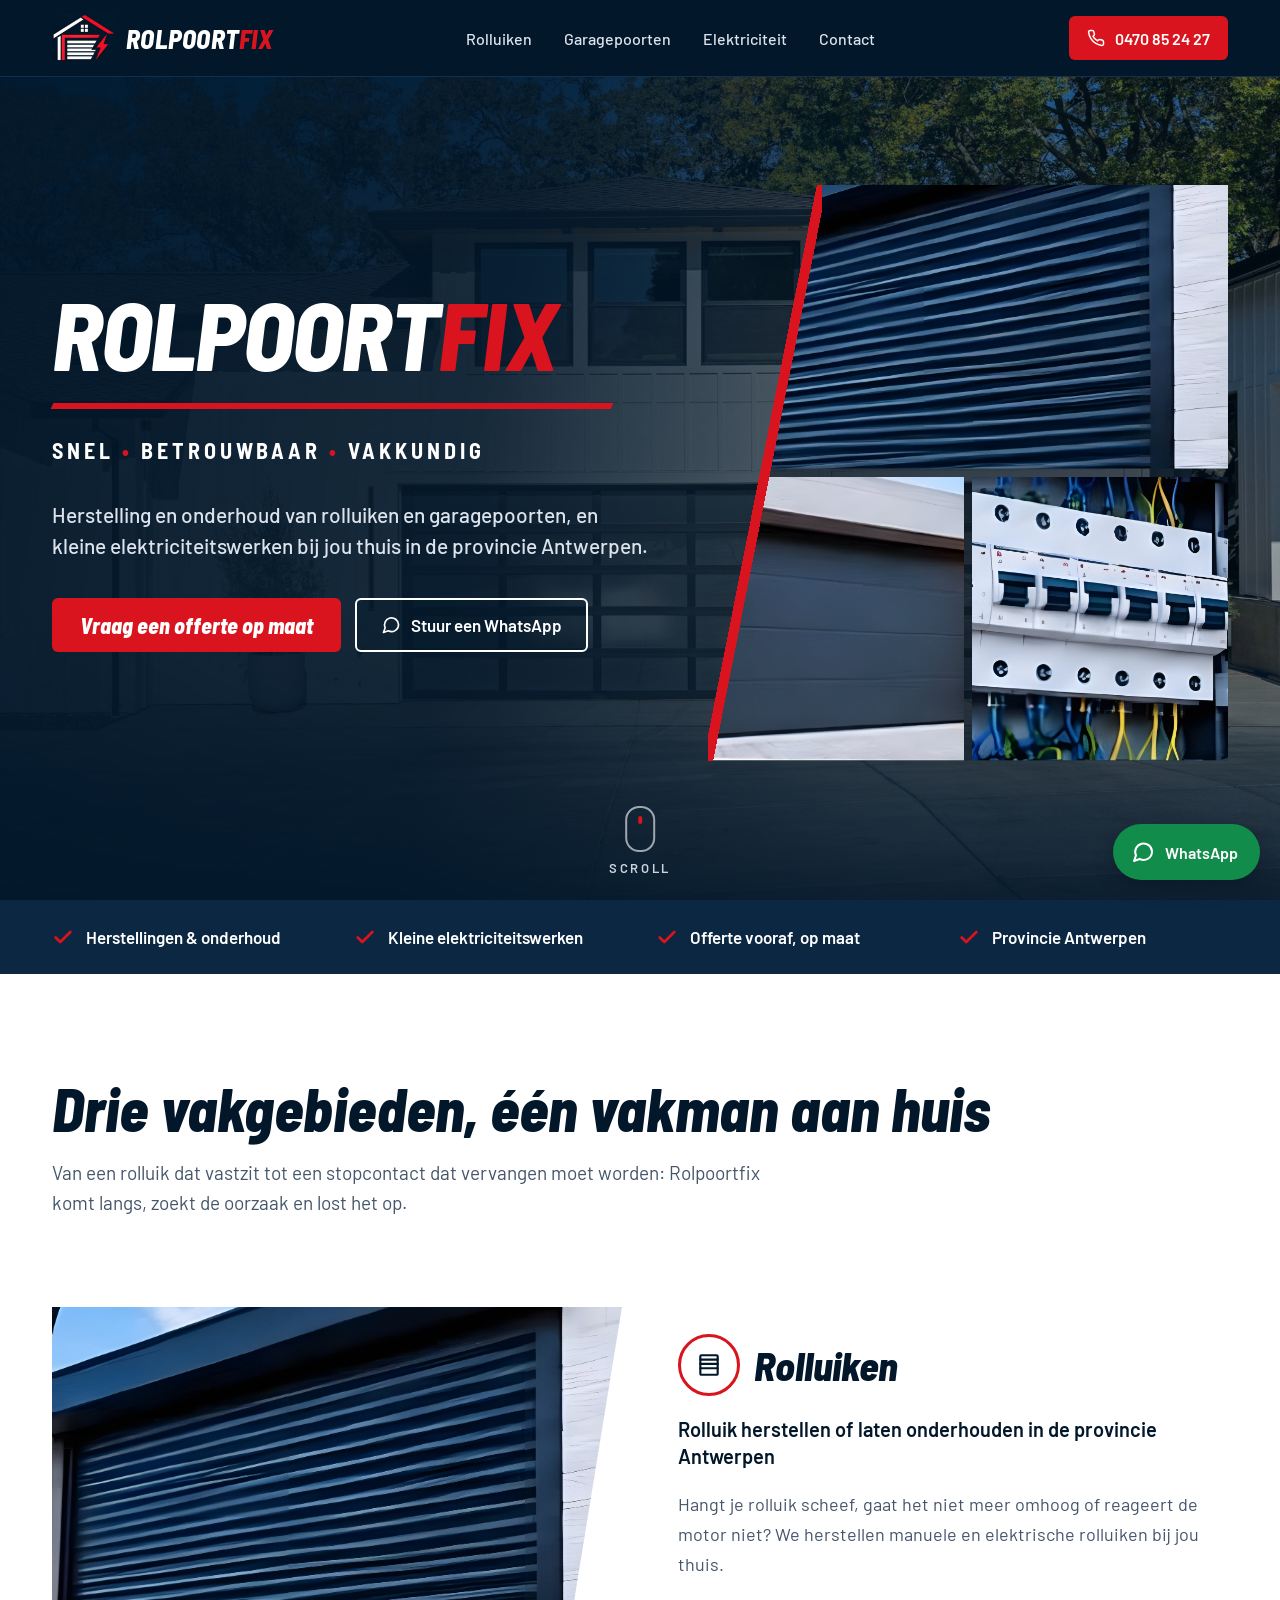
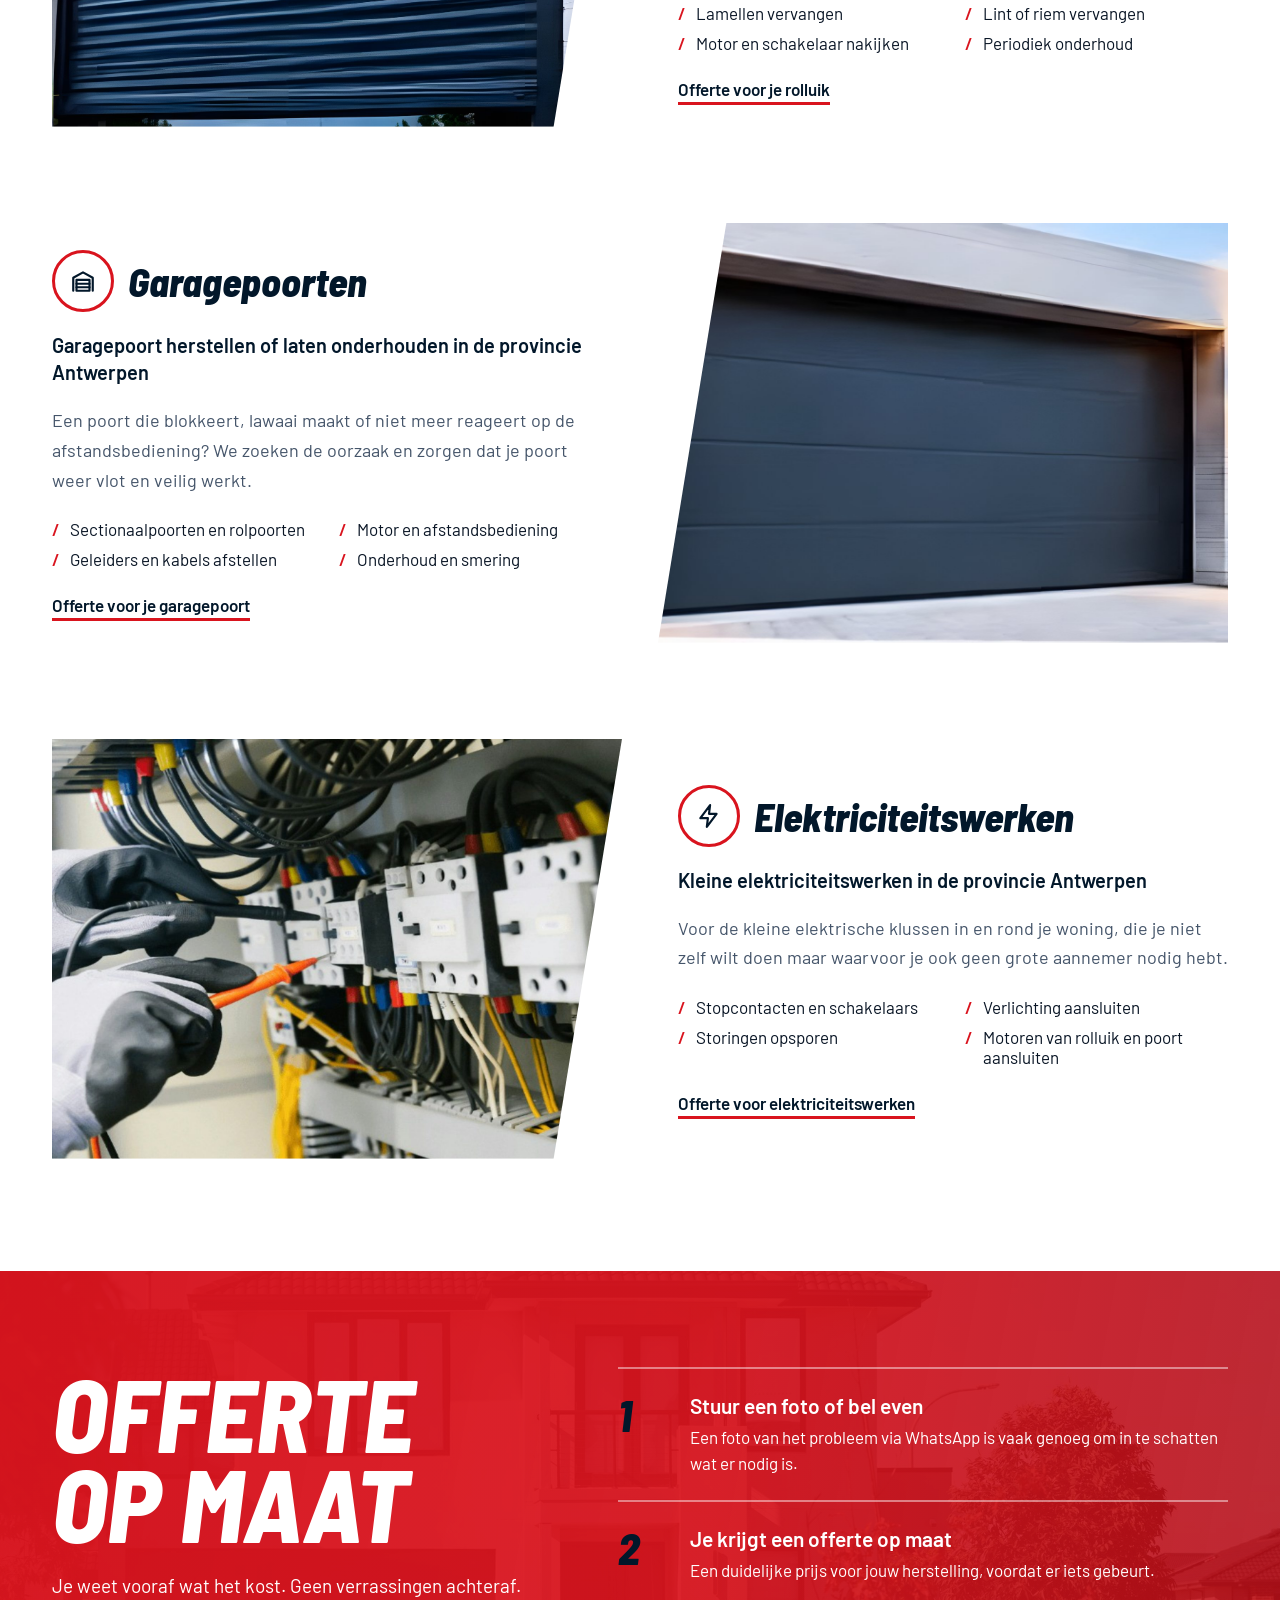
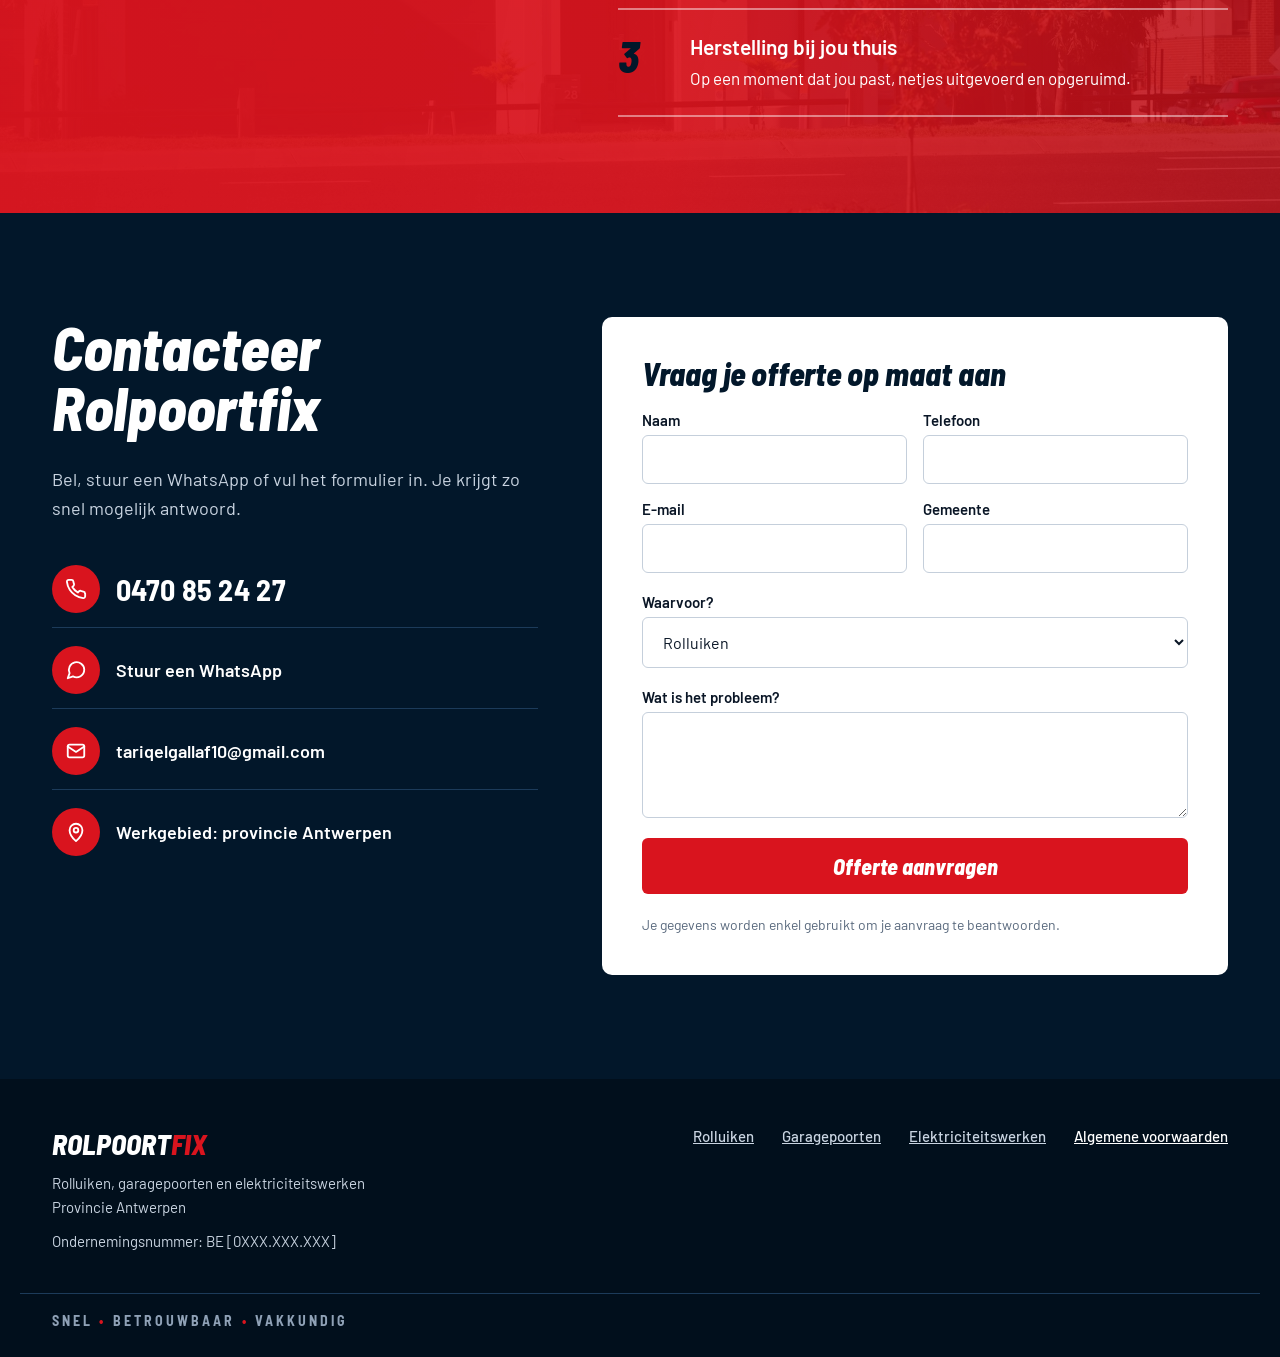
==== index.html @ f20ab012 "initialization" ====
<!doctype html>
<html lang="nl-BE">
<head>
<meta charset="utf-8">
<meta name="viewport" content="width=device-width, initial-scale=1">
<title>Rolpoortfix | Rolluiken, garagepoorten &amp; elektriciteit – provincie Antwerpen</title>
<meta name="description" content="Rolluik of garagepoort stuk? Rolpoortfix herstelt en onderhoudt rolluiken en garagepoorten en doet kleine elektriciteitswerken in de provincie Antwerpen. Vraag een offerte op maat.">
<meta property="og:title" content="Rolpoortfix | Rolluiken, garagepoorten &amp; elektriciteit – provincie Antwerpen">
<meta property="og:description" content="Rolluik of garagepoort stuk? Rolpoortfix herstelt en onderhoudt rolluiken en garagepoorten en doet kleine elektriciteitswerken in de provincie Antwerpen. Vraag een offerte op maat.">
<meta property="og:type" content="website">
<meta property="og:image" content="assets/img/rolluik.jpg">
<meta name="theme-color" content="#02172A">
<link rel="icon" href="favicon.ico" sizes="any">
<link rel="apple-touch-icon" href="apple-touch-icon.png">
<link rel="preload" href="assets/fonts/barlow-latin-400-normal.woff2" as="font" type="font/woff2" crossorigin>
<link rel="preload" href="assets/fonts/barlow-semi-condensed-latin-800-italic.woff2" as="font" type="font/woff2" crossorigin>
<link rel="stylesheet" href="assets/css/style.css">
<script>document.documentElement.classList.add('js')</script>
<script src="assets/js/main.js" defer></script>
<script type="application/ld+json">{"@context": "https://schema.org", "@type": "HomeAndConstructionBusiness", "name": "Rolpoortfix", "slogan": "Snel • Betrouwbaar • Vakkundig", "telephone": "+32470852427", "email": "tariqelgallaf10@gmail.com", "image": "assets/img/logo.png", "areaServed": {"@type": "AdministrativeArea", "name": "Provincie Antwerpen"}, "description": "Herstelling en onderhoud van rolluiken en garagepoorten en kleine elektriciteitswerken in de provincie Antwerpen.", "makesOffer": [{"@type": "Offer", "itemOffered": {"@type": "Service", "name": "Rolluiken herstellen en onderhouden"}}, {"@type": "Offer", "itemOffered": {"@type": "Service", "name": "Garagepoorten herstellen en onderhouden"}}, {"@type": "Offer", "itemOffered": {"@type": "Service", "name": "Kleine elektriciteitswerken"}}]}</script>
</head>
<body>

<!-- Iconen (één keer gedefinieerd, hergebruikt met <use>) -->
<svg class="sprite" aria-hidden="true">
  <symbol id="i-phone" viewBox="0 0 24 24"><path d="M22 16.9v3a2 2 0 0 1-2.2 2 19.8 19.8 0 0 1-8.6-3.1 19.5 19.5 0 0 1-6-6A19.8 19.8 0 0 1 2.1 4.2 2 2 0 0 1 4.1 2h3a2 2 0 0 1 2 1.7c.1.9.4 1.8.7 2.7a2 2 0 0 1-.5 2.1L8 9.8a16 16 0 0 0 6 6l1.3-1.3a2 2 0 0 1 2.1-.4c.9.3 1.8.6 2.7.7a2 2 0 0 1 1.7 2z"/></symbol>
  <symbol id="i-whatsapp" viewBox="0 0 24 24"><path d="M21 11.5a8.4 8.4 0 0 1-12.3 7.5L3 21l2-5.6A8.4 8.4 0 1 1 21 11.5z"/></symbol>
  <symbol id="i-check" viewBox="0 0 24 24"><path d="M4 12.5l5 5L20 6.5"/></symbol>
  <symbol id="i-rolluik" viewBox="0 0 24 24"><rect x="4" y="3" width="16" height="18" rx="1"/><path d="M4 7h16M4 11h16M4 15h16"/></symbol>
  <symbol id="i-garage" viewBox="0 0 24 24"><path d="M3 21V9l9-5 9 5v12"/><rect x="6" y="11" width="12" height="10"/><path d="M6 14.5h12M6 17.8h12"/></symbol>
  <symbol id="i-bolt" viewBox="0 0 24 24"><path d="M13 2L4 14h7l-1 8 9-12h-7z"/></symbol>
  <symbol id="i-mail" viewBox="0 0 24 24"><rect x="3" y="5" width="18" height="14" rx="2"/><path d="M3 7l9 6 9-6"/></symbol>
  <symbol id="i-pin" viewBox="0 0 24 24"><path d="M12 22s7-6.2 7-12a7 7 0 0 0-14 0c0 5.8 7 12 7 12z"/><circle cx="12" cy="10" r="2.5"/></symbol>
</svg>

<!-- Header -->
<header class="site-header">
  <div class="container site-header__inner">
    <a class="brand" href="#top" aria-label="Rolpoortfix, naar boven">
      <img class="brand__logo" src="assets/img/logo.png" alt="Rolpoortfix logo" width="62" height="48">
      <span class="wordmark">ROLPOORT<span class="accent">FIX</span></span>
    </a>
    <nav class="main-nav" aria-label="Hoofdmenu">
      <a href="#rolluiken">Rolluiken</a>
      <a href="#garagepoorten">Garagepoorten</a>
      <a href="#elektriciteit">Elektriciteit</a>
      <a href="#contact">Contact</a>
    </nav>
    <a class="btn btn--red btn--sm" href="tel:+32470852427">
      <svg class="icon" width="18" height="18" aria-hidden="true"><use href="#i-phone"/></svg>
      0470 85 24 27
    </a>
  </div>
</header>

<main>

<!-- Hero -->
<section id="top" class="hero">
  <!-- Achtergrondfoto: GoodLifeConstruction via Unsplash (Unsplash License) – https://unsplash.com/photos/3qRx6B4cT6g -->
  <img class="hero__bg" src="assets/img/hero-garagepoorten.jpg" alt="" fetchpriority="high">
  <div class="hero__shade" aria-hidden="true"></div>
  <div class="container hero__inner">
    <div class="hero__content">
      <p class="display-title hero__title" aria-hidden="true">ROLPOORT<span class="accent">FIX</span></p>
      <div class="skew-bar hero__bar"></div>
      <p class="tagline hero__tagline">SNEL <span class="accent">•</span> BETROUWBAAR <span class="accent">•</span> VAKKUNDIG</p>
      <h1 class="hero__lead">Herstelling en onderhoud van rolluiken en garagepoorten, en kleine elektriciteitswerken bij jou thuis in de provincie Antwerpen.</h1>
      <div class="hero__actions">
        <a class="btn btn--red btn--display hero__cta" href="#contact">Vraag een offerte op maat</a>
        <a class="btn btn--outline btn--lg hero__whatsapp" href="https://wa.me/32470852427">
          <svg class="icon" width="20" height="20" aria-hidden="true"><use href="#i-whatsapp"/></svg>
          Stuur een WhatsApp
        </a>
      </div>
    </div>
    <div class="hero__photos">
      <div class="hero__grid">
        <div class="hero__photo"><img src="assets/img/rolluik.jpg" alt="Elektrisch rolluik hersteld door Rolpoortfix"></div>
        <div class="hero__photo"><img src="assets/img/garagepoort.jpg" alt="Sectionale garagepoort"></div>
        <div class="hero__photo"><img src="assets/img/elektriciteit.jpg" alt="Zekeringkast bij kleine elektriciteitswerken"></div>
      </div>
      <div class="hero__slash" aria-hidden="true"></div>
    </div>
  </div>
  <a class="scroll-hint" href="#diensten-titel" aria-label="Scroll naar onze diensten"><span class="scroll-hint__mouse"></span>SCROLL</a>
</section>

<!-- Checklist -->
<section class="checklist" aria-label="Wat we doen">
  <div class="container checklist__inner">
    <p class="checklist__item reveal"><svg class="icon icon--check" width="22" height="22" aria-hidden="true"><use href="#i-check"/></svg>Herstellingen &amp; onderhoud</p>
    <p class="checklist__item reveal"><svg class="icon icon--check" width="22" height="22" aria-hidden="true"><use href="#i-check"/></svg>Kleine elektriciteitswerken</p>
    <p class="checklist__item reveal"><svg class="icon icon--check" width="22" height="22" aria-hidden="true"><use href="#i-check"/></svg>Offerte vooraf, op maat</p>
    <p class="checklist__item reveal"><svg class="icon icon--check" width="22" height="22" aria-hidden="true"><use href="#i-check"/></svg>Provincie Antwerpen</p>
  </div>
</section>

<!-- Diensten -->
<section class="services" aria-labelledby="diensten-titel">
  <div class="container services__intro reveal">
    <h2 id="diensten-titel" class="display-title services__title">Drie vakgebieden, één vakman aan huis</h2>
    <p class="services__lead">Van een rolluik dat vastzit tot een stopcontact dat vervangen moet worden: Rolpoortfix komt langs, zoekt de oorzaak en lost het op.</p>
  </div>

  <!-- Rolluiken -->
  <article id="rolluiken" class="container service">
    <div class="service__media reveal-img">
      <img src="assets/img/rolluik.jpg" alt="Rolluik herstellen in de provincie Antwerpen" loading="lazy">
    </div>
    <div class="service__body reveal">
      <div class="service__heading">
        <span class="icon-ring"><svg class="icon" width="26" height="26" aria-hidden="true"><use href="#i-rolluik"/></svg></span>
        <h3 class="display-title service__title">Rolluiken</h3>
      </div>
      <h4 class="service__subtitle">Rolluik herstellen of laten onderhouden in de provincie Antwerpen</h4>
      <p class="service__text">Hangt je rolluik scheef, gaat het niet meer omhoog of reageert de motor niet? We herstellen manuele en elektrische rolluiken bij jou thuis.</p>
      <ul class="service__list">
        <li>Lamellen vervangen</li>
        <li>Lint of riem vervangen</li>
        <li>Motor en schakelaar nakijken</li>
        <li>Periodiek onderhoud</li>
      </ul>
      <a class="text-link" href="#contact">Offerte voor je rolluik</a>
    </div>
  </article>

  <!-- Garagepoorten -->
  <article id="garagepoorten" class="container service service--reverse">
    <div class="service__media reveal-img">
      <img src="assets/img/garagepoort.jpg" alt="Garagepoort herstellen in de provincie Antwerpen" loading="lazy">
    </div>
    <div class="service__body reveal">
      <div class="service__heading">
        <span class="icon-ring"><svg class="icon" width="26" height="26" aria-hidden="true"><use href="#i-garage"/></svg></span>
        <h3 class="display-title service__title">Garagepoorten</h3>
      </div>
      <h4 class="service__subtitle">Garagepoort herstellen of laten onderhouden in de provincie Antwerpen</h4>
      <p class="service__text">Een poort die blokkeert, lawaai maakt of niet meer reageert op de afstandsbediening? We zoeken de oorzaak en zorgen dat je poort weer vlot en veilig werkt.</p>
      <ul class="service__list">
        <li>Sectionaalpoorten en rolpoorten</li>
        <li>Motor en afstandsbediening</li>
        <li>Geleiders en kabels afstellen</li>
        <li>Onderhoud en smering</li>
      </ul>
      <a class="text-link" href="#contact">Offerte voor je garagepoort</a>
    </div>
  </article>

  <!-- Elektriciteit -->
  <article id="elektriciteit" class="container service service--last">
    <div class="service__media reveal-img">
      <!-- Foto: Toolmash Expo via Unsplash (Unsplash License) – https://unsplash.com/photos/PkHf7BUWbtk -->
      <img src="assets/img/elektricien.jpg" alt="Kleine elektriciteitswerken in de provincie Antwerpen" loading="lazy">
    </div>
    <div class="service__body reveal">
      <div class="service__heading">
        <span class="icon-ring"><svg class="icon" width="26" height="26" aria-hidden="true"><use href="#i-bolt"/></svg></span>
        <h3 class="display-title service__title">Elektriciteitswerken</h3>
      </div>
      <h4 class="service__subtitle">Kleine elektriciteitswerken in de provincie Antwerpen</h4>
      <p class="service__text">Voor de kleine elektrische klussen in en rond je woning, die je niet zelf wilt doen maar waarvoor je ook geen grote aannemer nodig hebt.</p>
      <ul class="service__list">
        <li>Stopcontacten en schakelaars</li>
        <li>Verlichting aansluiten</li>
        <li>Storingen opsporen</li>
        <li>Motoren van rolluik en poort aansluiten</li>
      </ul>
      <a class="text-link" href="#contact">Offerte voor elektriciteitswerken</a>
    </div>
  </article>
</section>

<!-- Offerte op maat -->
<!-- Achtergrondfoto: Troy Mortier via Unsplash (Unsplash License) – https://unsplash.com/photos/HckCpdBDeDk -->
<section class="quote" aria-labelledby="offerte-titel">
  <div class="container quote__inner">
    <div class="quote__intro reveal">
      <h2 id="offerte-titel" class="display-title quote__title">OFFERTE<br>OP MAAT</h2>
      <p class="quote__lead">Je weet vooraf wat het kost. Geen verrassingen achteraf.</p>
    </div>
    <ol class="steps">
      <li class="step reveal">
        <span class="step__num">1</span>
        <div><p class="step__title">Stuur een foto of bel even</p><p class="step__text">Een foto van het probleem via WhatsApp is vaak genoeg om in te schatten wat er nodig is.</p></div>
      </li>
      <li class="step reveal">
        <span class="step__num">2</span>
        <div><p class="step__title">Je krijgt een offerte op maat</p><p class="step__text">Een duidelijke prijs voor jouw herstelling, voordat er iets gebeurt.</p></div>
      </li>
      <li class="step reveal">
        <span class="step__num">3</span>
        <div><p class="step__title">Herstelling bij jou thuis</p><p class="step__text">Op een moment dat jou past, netjes uitgevoerd en opgeruimd.</p></div>
      </li>
    </ol>
  </div>
</section>

<!-- Contact -->
<section id="contact" class="contact" aria-labelledby="contact-titel">
  <div class="container contact__inner">
    <div class="contact__info reveal">
      <h2 id="contact-titel" class="display-title contact__title">Contacteer Rolpoortfix</h2>
      <p class="contact__lead">Bel, stuur een WhatsApp of vul het formulier in. Je krijgt zo snel mogelijk antwoord.</p>
      <div class="contact-list">
        <a class="contact-item" href="tel:+32470852427">
          <span class="icon-dot"><svg class="icon icon--white" width="22" height="22" aria-hidden="true"><use href="#i-phone"/></svg></span>
          <span class="contact-item__label contact-item__label--phone">0470 85 24 27</span>
        </a>
        <a class="contact-item" href="https://wa.me/32470852427">
          <span class="icon-dot"><svg class="icon icon--white" width="22" height="22" aria-hidden="true"><use href="#i-whatsapp"/></svg></span>
          <span class="contact-item__label">Stuur een WhatsApp</span>
        </a>
        <a class="contact-item" href="mailto:tariqelgallaf10@gmail.com">
          <span class="icon-dot"><svg class="icon icon--white" width="22" height="22" aria-hidden="true"><use href="#i-mail"/></svg></span>
          <span class="contact-item__label">tariqelgallaf10@gmail.com</span>
        </a>
        <div class="contact-item">
          <span class="icon-dot"><svg class="icon icon--white" width="22" height="22" aria-hidden="true"><use href="#i-pin"/></svg></span>
          <span class="contact-item__label">Werkgebied: provincie Antwerpen</span>
        </div>
      </div>
    </div>

    <div class="form-card reveal">
      <form id="offerte-form" class="quote-form" action="#" method="post">
        <h3 class="display-title form-card__title">Vraag je offerte op maat aan</h3>
        <div class="form-grid">
          <div class="field"><label for="f-naam">Naam</label><input id="f-naam" class="input" name="naam" type="text" autocomplete="name" required></div>
          <div class="field"><label for="f-tel">Telefoon</label><input id="f-tel" class="input" name="telefoon" type="tel" autocomplete="tel" required></div>
          <div class="field"><label for="f-mail">E-mail</label><input id="f-mail" class="input" name="email" type="email" autocomplete="email"></div>
          <div class="field"><label for="f-gem">Gemeente</label><input id="f-gem" class="input" name="gemeente" type="text" autocomplete="address-level2" required></div>
        </div>
        <div class="field">
          <label for="f-dienst">Waarvoor?</label>
          <select id="f-dienst" class="input" name="dienst">
            <option>Rolluiken</option>
            <option>Garagepoorten</option>
            <option>Elektriciteitswerken</option>
            <option>Iets anders</option>
          </select>
        </div>
        <div class="field"><label for="f-msg">Wat is het probleem?</label><textarea id="f-msg" class="input" name="bericht" rows="4" required></textarea></div>
        <button class="btn btn--red btn--display btn--submit" type="submit">Offerte aanvragen</button>
        <p class="form-note">Je gegevens worden enkel gebruikt om je aanvraag te beantwoorden.</p>
      </form>
      <div id="offerte-ok" class="form-success" role="status" hidden>
        <span class="form-success__icon"><svg class="icon icon--white icon--bold" width="30" height="30" aria-hidden="true"><use href="#i-check"/></svg></span>
        <h3 class="display-title form-card__title">Offerte aangevraagd</h3>
        <p class="form-success__text">Bedankt. Rolpoortfix neemt zo snel mogelijk contact met je op. Dringend? Bel 0470 85 24 27.</p>
        <button id="offerte-reset" class="btn-secondary" type="button">Nog een aanvraag sturen</button>
      </div>
    </div>
  </div>
</section>

</main>

<!-- Footer -->
<footer class="site-footer">
  <div class="container site-footer__inner">
    <div class="site-footer__brand">
      <span class="wordmark">ROLPOORT<span class="accent">FIX</span></span>
      <p class="site-footer__text">Rolluiken, garagepoorten en elektriciteitswerken<br>Provincie Antwerpen</p>
      <p class="site-footer__text">Ondernemingsnummer: BE [0XXX.XXX.XXX]</p>
    </div>
    <nav class="footer-nav" aria-label="Footer">
      <a href="#rolluiken">Rolluiken</a>
      <a href="#garagepoorten">Garagepoorten</a>
      <a href="#elektriciteit">Elektriciteitswerken</a>
      <a class="is-light" href="algemene-voorwaarden.html">Algemene voorwaarden</a>
    </nav>
  </div>
  <div class="container site-footer__bottom tagline">SNEL <span class="accent">•</span> BETROUWBAAR <span class="accent">•</span> VAKKUNDIG</div>
</footer>

<!-- Zwevende WhatsApp-knop -->
<a class="btn whatsapp-float" href="https://wa.me/32470852427" aria-label="Stuur Rolpoortfix een WhatsApp-bericht">
  <svg class="icon" width="24" height="24" aria-hidden="true"><use href="#i-whatsapp"/></svg>
  WhatsApp
</a>

</body>
</html>
---- assets/css/style.css ----
/* ==========================================================================
   Rolpoortfix – stylesheet
   1. Fonts         5. Header & footer    9.  Offerte op maat
   2. Tokens        6. Hero               10. Contact & formulier
   3. Basis         7. Checklist          11. Algemene voorwaarden
   4. Componenten   8. Diensten           12. Animaties & toegankelijkheid
   ========================================================================== */

/* 1. Fonts ---------------------------------------------------------------- */
@font-face{font-family:'Barlow Semi Condensed';font-style:normal;font-weight:600;font-display:swap;src:url(../fonts/barlow-semi-condensed-latin-600-normal.woff2) format('woff2')}
@font-face{font-family:'Barlow Semi Condensed';font-style:normal;font-weight:700;font-display:swap;src:url(../fonts/barlow-semi-condensed-latin-700-normal.woff2) format('woff2')}
@font-face{font-family:'Barlow Semi Condensed';font-style:italic;font-weight:700;font-display:swap;src:url(../fonts/barlow-semi-condensed-latin-700-italic.woff2) format('woff2')}
@font-face{font-family:'Barlow Semi Condensed';font-style:italic;font-weight:800;font-display:swap;src:url(../fonts/barlow-semi-condensed-latin-800-italic.woff2) format('woff2')}
@font-face{font-family:'Barlow';font-style:normal;font-weight:400;font-display:swap;src:url(../fonts/barlow-latin-400-normal.woff2) format('woff2')}
@font-face{font-family:'Barlow';font-style:normal;font-weight:500;font-display:swap;src:url(../fonts/barlow-latin-500-normal.woff2) format('woff2')}
@font-face{font-family:'Barlow';font-style:normal;font-weight:600;font-display:swap;src:url(../fonts/barlow-latin-600-normal.woff2) format('woff2')}

/* 2. Tokens --------------------------------------------------------------- */
:root{
  --navy:#02172A;
  --navy-mid:#0B2742;
  --navy-deep:#010F1C;
  --navy-line:#1C3B5A;
  --red:#D9141E;
  --ink:#0A1626;
  --text:#2B3A4D;
  --muted:#45556A;
  --soft:#C9D4E1;
  --pale:#DCE3EC;
  --white:#FFFFFF;
  --whatsapp:#128C4A;

  --font-body:'Barlow','Segoe UI',Helvetica,sans-serif;
  --font-display:'Barlow Semi Condensed','Arial Narrow',sans-serif;

  --ease-out:cubic-bezier(.2,.7,.2,1);
  --ease-in-out:cubic-bezier(.7,0,.2,1);

  --header-h:77px; /* wordt bijgewerkt door main.js */
}

/* 3. Basis ---------------------------------------------------------------- */
html{scroll-behavior:smooth;scroll-padding-top:84px;background:var(--navy)}
body{margin:0;min-height:100vh;font-family:var(--font-body);color:var(--ink);background:var(--white)}
a:focus-visible,button:focus-visible,input:focus-visible,select:focus-visible,textarea:focus-visible{outline:3px solid #FFB3B7;outline-offset:3px}
[hidden]{display:none !important}

.container{max-width:1240px;margin:0 auto;padding-left:32px;padding-right:32px;box-sizing:border-box}
.accent{color:var(--red)}

/* 4. Componenten ---------------------------------------------------------- */
.sprite{position:absolute;width:0;height:0;overflow:hidden}
.icon{flex:none;fill:none;stroke:currentColor;stroke-width:2;stroke-linecap:round;stroke-linejoin:round}
.icon--check{stroke:var(--red);stroke-width:3}
.icon--white{stroke:var(--white)}
.icon--bold{stroke-width:3}

.wordmark{font-family:var(--font-display);font-style:italic;font-weight:800;font-size:26px;letter-spacing:.01em;color:var(--white)}

.display-title{margin:0;font-family:var(--font-display);font-style:italic;font-weight:800;line-height:1}

.skew-bar{height:6px;width:100%;max-width:560px;background:var(--red);transform:skewX(-24deg);transform-origin:left}

.tagline{font-family:var(--font-display);font-weight:700}

.btn{display:inline-flex;align-items:center;justify-content:center;gap:10px;border-radius:6px;text-decoration:none;box-sizing:border-box;cursor:pointer;transition:transform .15s ease,background-color .15s ease}
.btn:hover{transform:translateY(-1px)}
.btn--red{background:var(--red);color:var(--white);border:0}
.btn--outline{border:2px solid var(--white);color:var(--white)}
.btn--sm{min-height:44px;padding:0 18px;font-weight:600;font-size:16px}
.btn--lg{min-height:54px;padding:0 24px;font-weight:600;font-size:17px}
.btn--display{font-family:var(--font-display);font-style:italic;font-weight:800;font-size:22px}

.icon-ring{display:inline-flex;align-items:center;justify-content:center;width:56px;height:56px;border-radius:50%;border:3px solid var(--red);color:var(--navy);flex:none}
.icon-dot{display:inline-flex;align-items:center;justify-content:center;width:48px;height:48px;border-radius:50%;background:var(--red);flex:none}

.text-link{align-self:flex-start;margin-top:6px;color:var(--navy);font-weight:600;font-size:17px;text-decoration-color:var(--red);text-decoration-thickness:3px;text-underline-offset:6px}

.whatsapp-float{position:fixed;right:20px;bottom:20px;z-index:30;min-height:56px;padding:0 22px 0 18px;border-radius:28px;background:var(--whatsapp);color:var(--white);font-weight:600;font-size:16px;box-shadow:0 6px 18px rgba(1,15,28,.35)}

/* 5. Header & footer ------------------------------------------------------ */
.site-header{background:var(--navy);position:sticky;top:0;z-index:20;border-bottom:1px solid #12304D}
.site-header__inner{padding-top:14px;padding-bottom:14px;display:flex;align-items:center;justify-content:space-between;gap:24px;flex-wrap:wrap}
.brand{display:flex;align-items:center;gap:12px;text-decoration:none}
.brand__logo{height:48px;width:auto;display:block}
.main-nav{display:flex;align-items:center;gap:32px;font-weight:500;font-size:16px}
.main-nav a{text-decoration:none;color:var(--pale)}

.site-footer{background:var(--navy-deep);color:var(--soft)}
.site-footer__inner{padding-top:48px;padding-bottom:40px;display:flex;flex-wrap:wrap;gap:32px;justify-content:space-between;align-items:flex-start}
.site-footer__inner--compact{padding-top:40px;gap:20px 32px;align-items:center}
.site-footer__brand{display:flex;flex-direction:column;gap:10px}
.site-footer__brand .wordmark{font-size:28px;letter-spacing:0}
.site-footer__text{margin:0;font-size:15px;line-height:1.6}
.footer-nav{display:flex;flex-wrap:wrap;gap:12px 28px;font-size:15px;font-weight:500}
.footer-nav a{color:var(--soft)}
.footer-nav a.is-light{color:var(--white)}
.site-footer__bottom{padding-top:18px;padding-bottom:28px;border-top:1px solid var(--navy-line);letter-spacing:.22em;font-size:14px;color:#8FA1B6}

/* 6. Hero ----------------------------------------------------------------- */
.hero{position:relative;overflow:hidden;background:var(--navy);color:var(--white);min-height:calc(100vh - var(--header-h));min-height:calc(100svh - var(--header-h));display:flex;flex-direction:column;justify-content:center}
.hero__bg{position:absolute;inset:0;width:100%;height:100%;object-fit:cover;object-position:center 60%;transform-origin:60% 50%;animation:kenburns 22s ease-out both}
.hero__shade{position:absolute;inset:0;background:linear-gradient(100deg,rgba(2,23,42,.97) 0%,rgba(2,23,42,.9) 38%,rgba(2,23,42,.55) 70%,rgba(2,23,42,.35) 100%),linear-gradient(to top,rgba(2,23,42,.85) 0%,transparent 35%)}
.hero__inner{position:relative;width:100%;padding-top:72px;padding-bottom:104px;display:flex;flex-wrap:wrap;gap:56px;align-items:center}
.hero__content{flex:1 1 520px;min-width:0;display:flex;flex-direction:column;gap:28px}
.hero__title{margin:0;font-size:clamp(52px,7.4vw,116px);line-height:.86;letter-spacing:-.01em;animation:fade-up .8s var(--ease-out) .1s both}
.hero__bar{animation:bar-grow 1s var(--ease-in-out) .45s both}
.hero__tagline{margin:0;font-size:22px;letter-spacing:.18em;animation:fade-up .8s var(--ease-out) .6s both}
.hero__lead{margin:8px 0 0;font-weight:500;font-size:21px;line-height:1.5;color:var(--pale);max-width:34em;animation:fade-up .8s var(--ease-out) .8s both}
.hero__actions{display:flex;flex-wrap:wrap;gap:14px;margin-top:8px;animation:fade-up .8s var(--ease-out) 1s both}
.hero__cta{position:relative;overflow:hidden;min-height:54px;padding:0 28px}
.hero__cta::after{content:"";position:absolute;top:0;bottom:0;left:-60%;width:40%;background:linear-gradient(100deg,transparent,rgba(255,255,255,.35),transparent);transform:skewX(-24deg);animation:shine 4.5s ease-in-out 2.2s infinite}
.hero__whatsapp{background:rgba(2,23,42,.35);backdrop-filter:blur(4px)}

.hero__photos{position:relative;flex:1 1 440px;min-width:0;height:min(64vh,600px);min-height:440px}
.hero__grid{position:absolute;inset:0;display:grid;grid-template-columns:repeat(2,minmax(0,1fr));grid-template-rows:repeat(2,minmax(0,1fr));gap:8px;clip-path:polygon(22% 0,100% 0,100% 100%,0 100%);filter:drop-shadow(0 24px 48px rgba(1,15,28,.55))}
.hero__photo{overflow:hidden;animation:photo-in 1s var(--ease-out) both}
.hero__photo:nth-child(1){grid-column:1 / span 2;animation-delay:.35s}
.hero__photo:nth-child(2){animation-delay:.55s}
.hero__photo:nth-child(3){animation-delay:.75s}
.hero__photo img{width:100%;height:100%;object-fit:cover;display:block;transition:transform .8s var(--ease-out)}
.hero__photo:hover img{transform:scale(1.06)}
.hero__slash{position:absolute;top:0;bottom:0;left:0;width:22%;background:linear-gradient(to bottom right,transparent calc(50% - 5px),var(--red) calc(50% - 5px),var(--red) calc(50% + 5px),transparent calc(50% + 5px));animation:slash-in .9s var(--ease-out) .9s both}

.scroll-hint{position:absolute;left:50%;bottom:24px;transform:translateX(-50%);display:flex;flex-direction:column;align-items:center;gap:8px;color:var(--soft);text-decoration:none;font-size:13px;font-weight:600;letter-spacing:.2em;animation:fade-in 1s ease 1.6s both}
.scroll-hint__mouse{display:block;width:26px;height:42px;border:2px solid rgba(255,255,255,.6);border-radius:14px;position:relative}
.scroll-hint__mouse::after{content:"";position:absolute;left:50%;top:8px;width:4px;height:8px;margin-left:-2px;border-radius:2px;background:var(--red);animation:wheel 1.8s ease-in-out infinite}

/* 7. Checklist ------------------------------------------------------------ */
.checklist{background:var(--navy-mid);color:var(--white)}
.checklist__inner{padding-top:26px;padding-bottom:26px;display:grid;grid-template-columns:repeat(auto-fit,minmax(220px,1fr));gap:16px 32px}
.checklist__item{margin:0;display:flex;align-items:center;gap:12px;font-weight:600;font-size:17px}
.checklist__item:nth-child(2){transition-delay:.1s}
.checklist__item:nth-child(3){transition-delay:.2s}
.checklist__item:nth-child(4){transition-delay:.3s}

/* 8. Diensten ------------------------------------------------------------- */
.services{background:var(--white)}
.services__intro{padding-top:104px;padding-bottom:40px}
.services__title{font-size:clamp(38px,5vw,60px);color:var(--navy);max-width:16em}
.services__lead{margin:20px 0 0;font-size:19px;line-height:1.6;color:var(--muted);max-width:38em}

.service{padding-top:48px;padding-bottom:48px;display:flex;flex-wrap:wrap;gap:56px;align-items:center}
.service--reverse{flex-direction:row-reverse}
.service--last{padding-bottom:112px}
.service__media{position:relative;flex:1 1 460px;min-width:0}
.service__media img{width:100%;height:420px;object-fit:cover;display:block;clip-path:polygon(0 0,100% 0,88% 100%,0 100%)}
.service--reverse .service__media img{clip-path:polygon(12% 0,100% 0,100% 100%,0 100%)}
.service__body{flex:1 1 440px;min-width:0;display:flex;flex-direction:column;gap:20px;transition-delay:.2s}
.service__heading{display:flex;align-items:center;gap:14px}
.service__title{font-size:clamp(30px,7.5vw,40px);color:var(--navy);min-width:0;overflow-wrap:anywhere}
.service__subtitle{margin:0;font-size:20px;font-weight:600;line-height:1.35;color:var(--navy)}
.service__text{margin:0;font-size:18px;line-height:1.65;color:var(--muted);max-width:34em}
.service__list{margin:4px 0 0;padding:0;list-style:none;display:grid;grid-template-columns:repeat(auto-fit,minmax(220px,1fr));gap:10px 24px;font-size:17px;color:var(--ink)}
.service__list li{display:flex;gap:10px;align-items:baseline}
.service__list li::before{content:"/";content:"/" / "";color:var(--red);font-weight:800}

/* 9. Offerte op maat ------------------------------------------------------ */
.quote{position:relative;overflow:hidden;color:var(--white);background:linear-gradient(100deg,rgba(217,20,30,.97) 0%,rgba(217,20,30,.93) 55%,rgba(185,14,23,.86) 100%),url(../img/woning-garagepoort.jpg) center 70% / cover no-repeat var(--red)}
.quote__inner{padding-top:96px;padding-bottom:96px;display:flex;flex-wrap:wrap;gap:56px;align-items:flex-start}
.quote__intro{flex:1 1 420px;min-width:0}
.quote__title{font-size:clamp(56px,8vw,104px);line-height:.88}
.quote__lead{margin:24px 0 0;font-size:19px;line-height:1.6;max-width:26em}

.steps{flex:1 1 520px;min-width:0;margin:0;padding:0;list-style:none;display:flex;flex-direction:column}
.step{display:flex;gap:24px;align-items:flex-start;padding:24px 0;border-top:2px solid rgba(255,255,255,.45)}
.step:last-child{border-bottom:2px solid rgba(255,255,255,.45)}
.step:nth-child(1){transition-delay:.15s}
.step:nth-child(2){transition-delay:.3s}
.step:nth-child(3){transition-delay:.45s}
.step__num{font-family:var(--font-display);font-style:italic;font-weight:800;font-size:44px;line-height:1;color:var(--navy);width:48px;flex:none}
.step__title{margin:0;font-weight:600;font-size:21px}
.step__text{margin:6px 0 0;font-size:17px;line-height:1.55}

/* 10. Contact & formulier ------------------------------------------------- */
.contact{background:var(--navy);color:var(--white)}
.contact__inner{padding-top:104px;padding-bottom:104px;display:flex;flex-wrap:wrap;gap:64px;align-items:flex-start}
.contact__info{flex:1 1 380px;min-width:0;display:flex;flex-direction:column;gap:28px}
.contact__title{font-size:clamp(40px,5vw,60px)}
.contact__lead{margin:0;font-size:18px;line-height:1.6;color:var(--soft);max-width:26em}
.contact-list{display:flex;flex-direction:column;gap:4px}
.contact-item{display:flex;align-items:center;gap:16px;padding:14px 0;text-decoration:none;color:var(--white);border-bottom:1px solid var(--navy-line)}
.contact-item:last-child{border-bottom:0}
.contact-item__label{font-size:18px;font-weight:600;overflow-wrap:anywhere}
.contact-item__label--phone{font-family:var(--font-display);font-weight:700;font-size:30px;letter-spacing:.01em}

.form-card{flex:1 1 520px;min-width:0;background:var(--white);color:var(--ink);border-radius:10px;padding:40px;box-sizing:border-box;transition-delay:.15s}
.quote-form{display:flex;flex-direction:column;gap:20px}
.form-card__title{font-size:32px;line-height:1.05;color:var(--navy)}
.form-grid{display:grid;grid-template-columns:repeat(auto-fit,minmax(200px,1fr));gap:16px}
.field{display:flex;flex-direction:column;gap:6px}
.field label{font-weight:600;font-size:15px}
.input{width:100%;box-sizing:border-box;font:inherit;font-size:16px;padding:14px 16px;border:1.5px solid #C5CFDB;border-radius:6px;background:var(--white);color:var(--ink)}
.input:focus{border-color:var(--navy)}
textarea.input{resize:vertical}
.btn--submit{min-height:56px}
.form-note{margin:0;font-size:14px;line-height:1.5;color:#5A6A7E}

.form-success{display:flex;flex-direction:column;gap:16px;padding:24px 0}
.form-success__icon{display:inline-flex;align-items:center;justify-content:center;width:64px;height:64px;border-radius:50%;background:var(--red)}
.form-success__text{margin:0;font-size:18px;line-height:1.6;color:var(--muted)}
.btn-secondary{align-self:flex-start;min-height:44px;padding:0 18px;border:2px solid var(--navy);border-radius:6px;background:var(--white);color:var(--navy);cursor:pointer;font:inherit;font-weight:600}

/* 11. Algemene voorwaarden ------------------------------------------------ */
.page-hero{background:var(--navy);color:var(--white)}
.page-hero__inner{padding-top:64px;padding-bottom:72px}
.page-hero__title{font-size:clamp(44px,6vw,80px);line-height:.95}
.page-hero__bar{max-width:420px;margin-top:24px}
.page-hero__meta{margin:24px 0 0;font-size:17px;color:var(--soft)}

.legal{padding-top:72px;padding-bottom:112px;display:flex;flex-wrap:wrap;gap:64px;align-items:flex-start}
.legal-toc{flex:1 1 240px;min-width:0;display:flex;flex-direction:column;gap:12px;font-size:16px;font-weight:500}
.legal-toc__title{margin:0 0 4px;font-family:var(--font-display);font-weight:700;font-size:20px;color:var(--navy)}
.legal-toc a{color:var(--muted)}
.legal-content{flex:999 1 560px;min-width:0;max-width:46em;display:flex;flex-direction:column;gap:44px;font-size:18px;line-height:1.7;color:var(--text)}
.legal-content p{margin:0}
.legal-content h2{margin:0 0 12px;font-size:30px;line-height:1.1;color:var(--navy)}
.legal-card{display:flex;flex-direction:column;gap:6px;padding:24px 28px;background:#EEF2F7;border-radius:8px;font-size:17px;line-height:1.6}
.legal-card__name{font-weight:600;color:var(--navy)}

/* 12. Animaties & toegankelijkheid ---------------------------------------- */
@keyframes kenburns{from{transform:scale(1.15)}to{transform:scale(1)}}
@keyframes fade-up{from{opacity:0;transform:translateY(28px)}to{opacity:1;transform:none}}
@keyframes fade-in{from{opacity:0}to{opacity:1}}
@keyframes bar-grow{from{transform:skewX(-24deg) scaleX(0)}to{transform:skewX(-24deg) scaleX(1)}}
@keyframes photo-in{from{opacity:0;clip-path:inset(0 0 100% 0);transform:translateY(24px)}to{opacity:1;clip-path:inset(0 0 0 0);transform:none}}
@keyframes slash-in{from{opacity:0;transform:translateY(-40px)}to{opacity:1;transform:none}}
@keyframes wheel{0%{opacity:0;transform:translateY(0)}30%{opacity:1}100%{opacity:0;transform:translateY(14px)}}
@keyframes shine{0%{left:-60%}35%,100%{left:130%}}

/* Scroll-reveal: verbergt alleen inhoud als JavaScript draait (class "js" op <html>) */
.js .reveal{opacity:0;transform:translateY(40px);transition-property:opacity,transform;transition-duration:.9s;transition-timing-function:var(--ease-out)}
.js .reveal.is-visible{opacity:1;transform:none}
.js .reveal-img{clip-path:inset(0 100% 0 0);transition:clip-path 1.2s var(--ease-in-out)}
.js .is-visible .reveal-img{clip-path:inset(0 0 0 0)}

@media (max-width:820px){
  .main-nav,.hero__photos{display:none}
}

@media (prefers-reduced-motion:reduce){
  *,*::before,*::after{animation:none !important;transition:none !important}
  .btn:hover{transform:none}
  .js .reveal,.js .reveal-img{opacity:1;transform:none;clip-path:none}
}
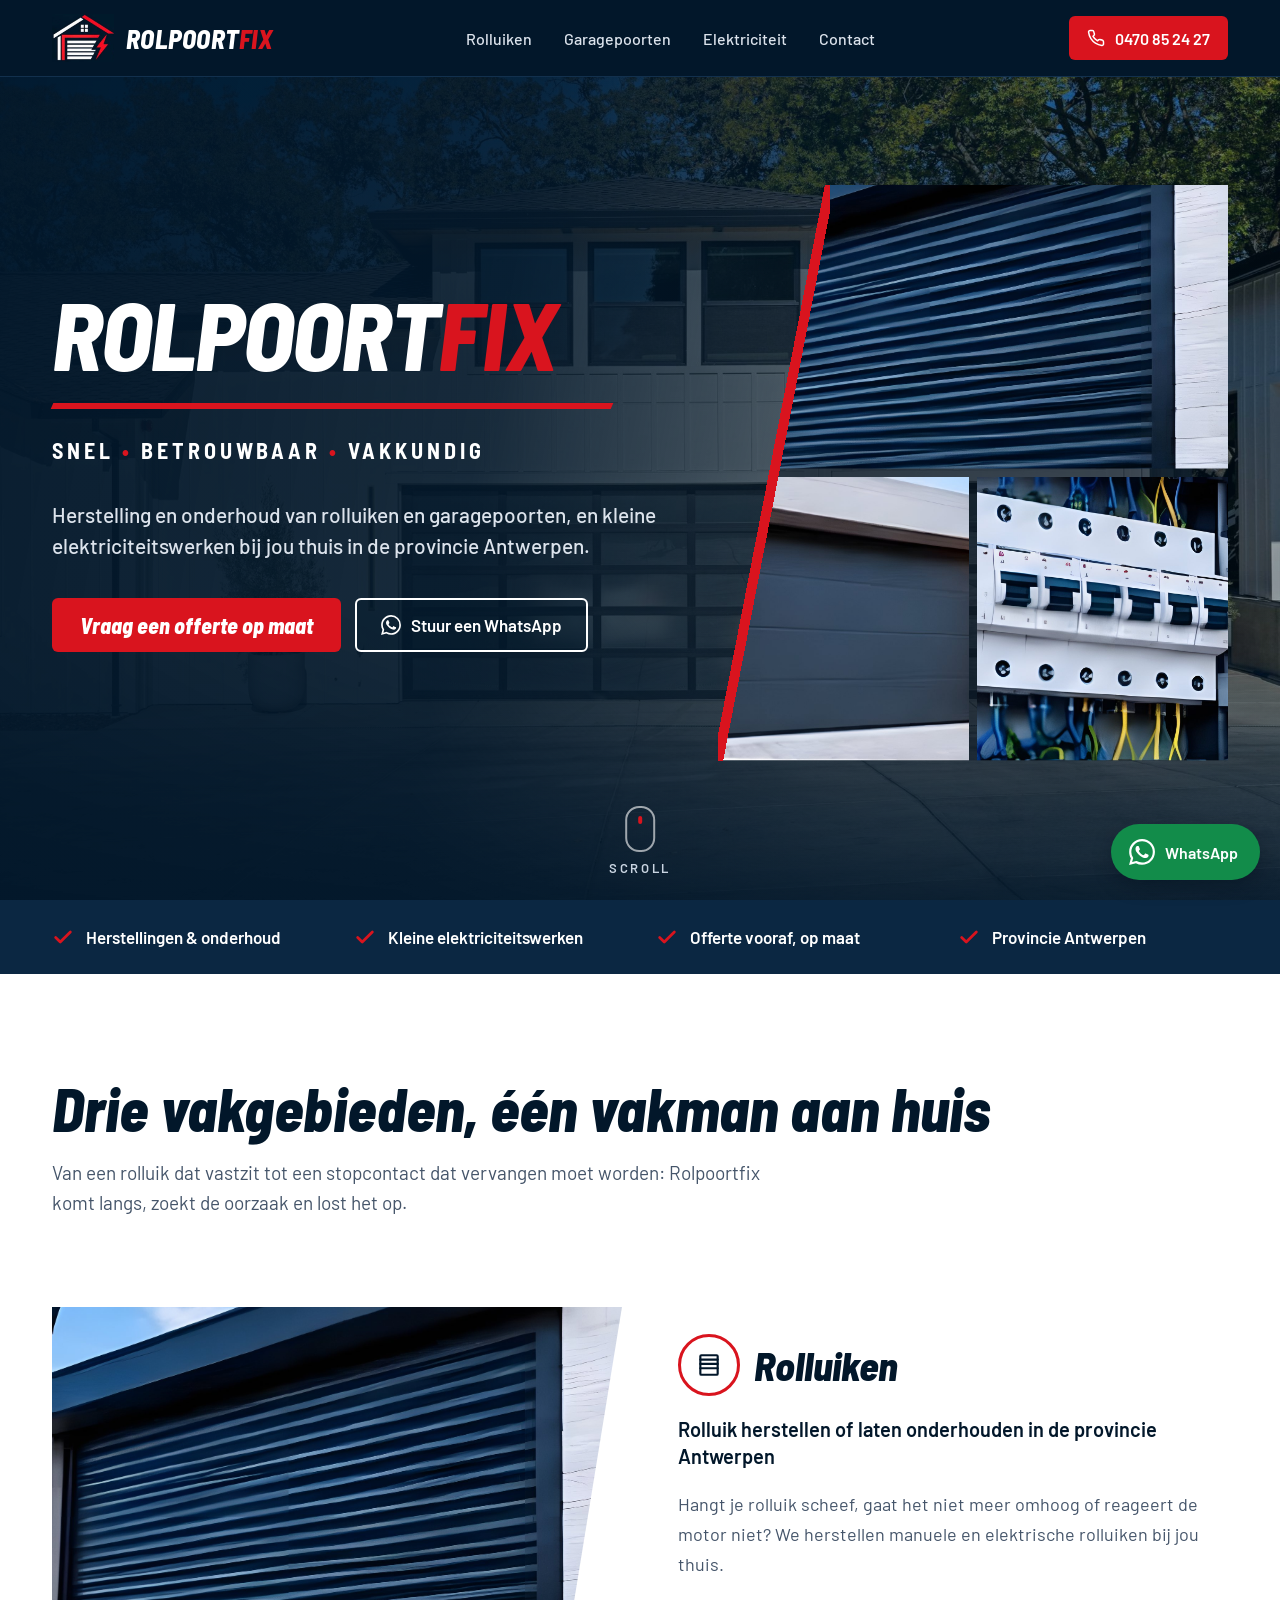
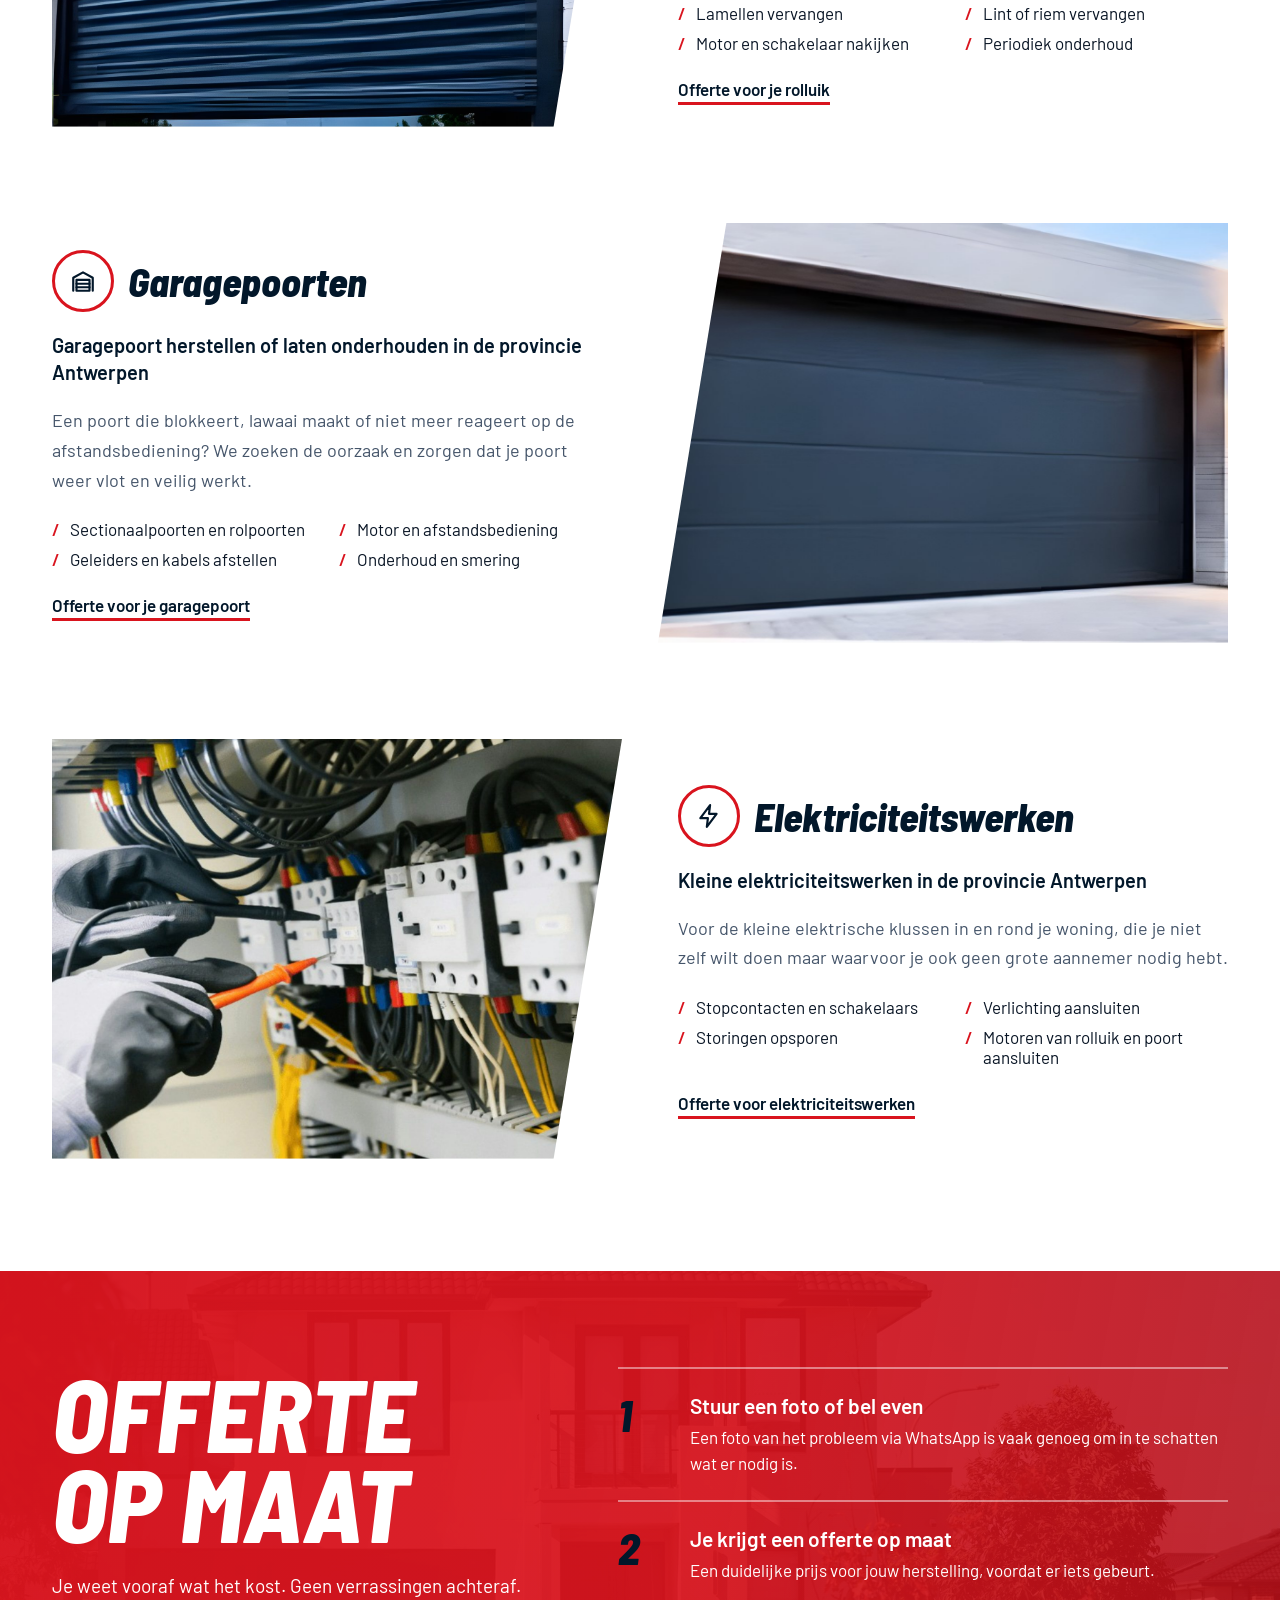
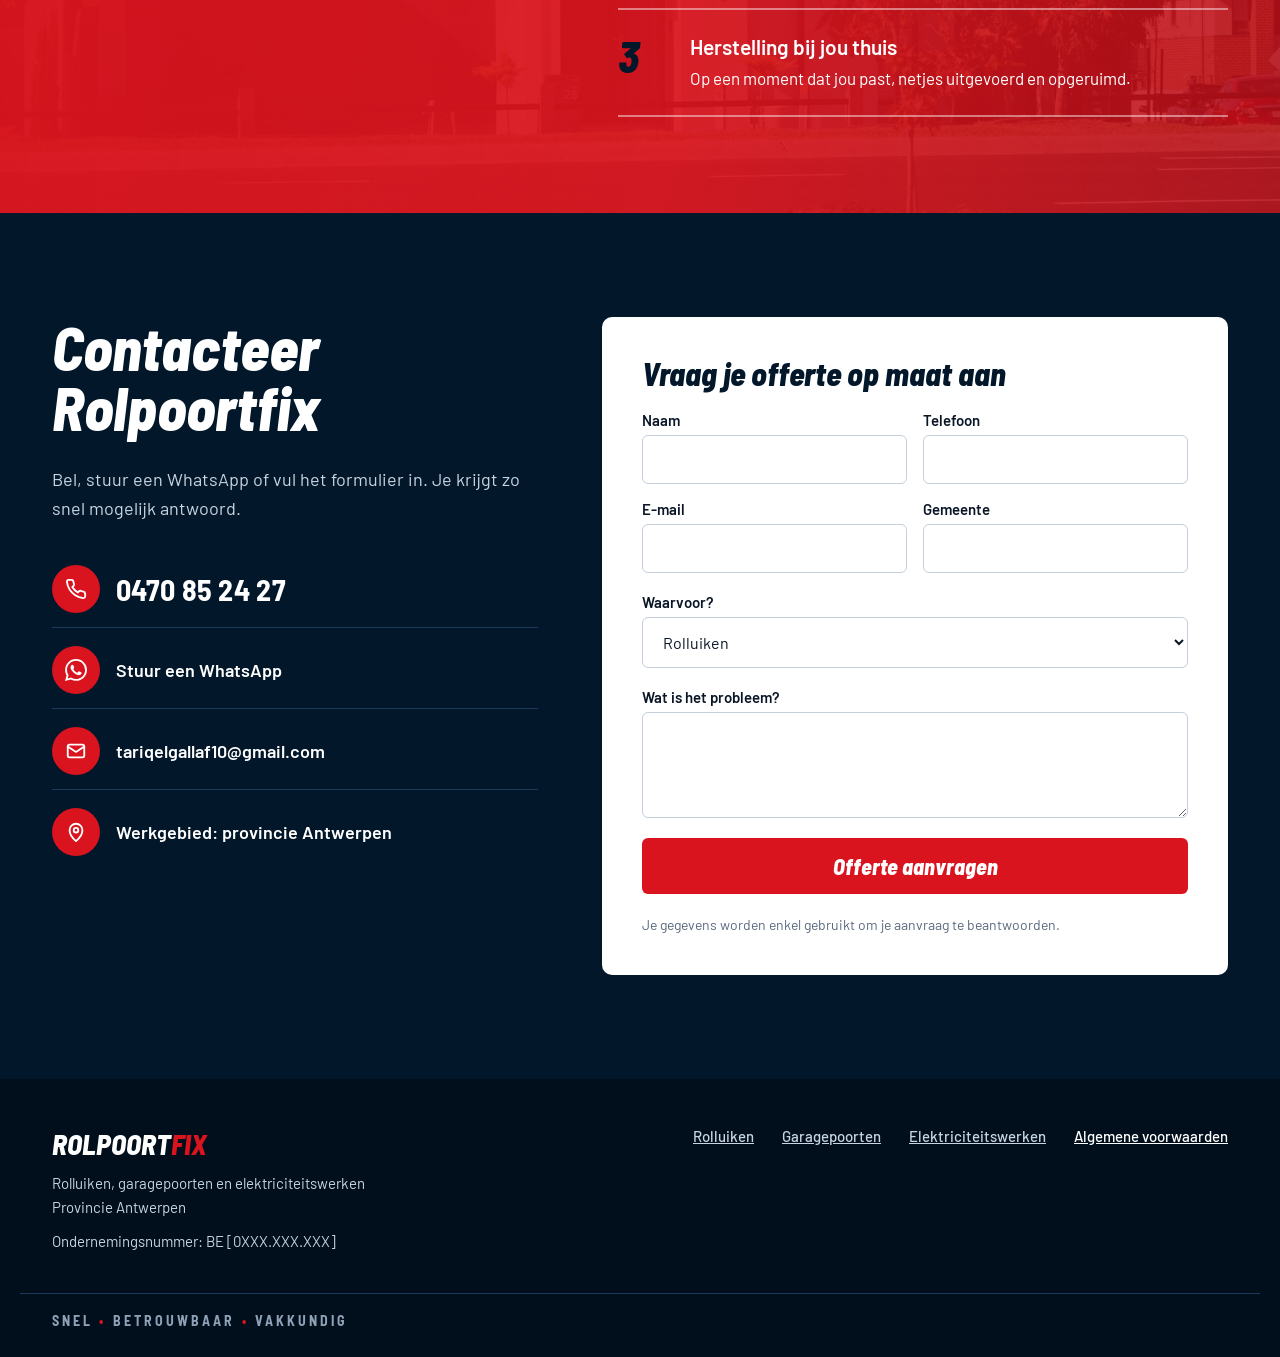
==== commit 757db55f: "Send quote form via Netlify Forms, add mobile menu, fix responsive issues - Quote form now posts to " ====
--- a/index.html
+++ b/index.html
@@ -24,7 +24,7 @@
 <!-- Iconen (één keer gedefinieerd, hergebruikt met <use>) -->
 <svg class="sprite" aria-hidden="true">
   <symbol id="i-phone" viewBox="0 0 24 24"><path d="M22 16.9v3a2 2 0 0 1-2.2 2 19.8 19.8 0 0 1-8.6-3.1 19.5 19.5 0 0 1-6-6A19.8 19.8 0 0 1 2.1 4.2 2 2 0 0 1 4.1 2h3a2 2 0 0 1 2 1.7c.1.9.4 1.8.7 2.7a2 2 0 0 1-.5 2.1L8 9.8a16 16 0 0 0 6 6l1.3-1.3a2 2 0 0 1 2.1-.4c.9.3 1.8.6 2.7.7a2 2 0 0 1 1.7 2z"/></symbol>
-  <symbol id="i-whatsapp" viewBox="0 0 24 24"><path d="M21 11.5a8.4 8.4 0 0 1-12.3 7.5L3 21l2-5.6A8.4 8.4 0 1 1 21 11.5z"/></symbol>
+  <symbol id="i-whatsapp" viewBox="0 0 24 24"><path d="M17.472 14.382c-.297-.149-1.758-.867-2.03-.967-.273-.099-.471-.148-.67.15-.197.297-.767.966-.94 1.164-.173.199-.347.223-.644.075-.297-.15-1.255-.463-2.39-1.475-.883-.788-1.48-1.761-1.653-2.059-.173-.297-.018-.458.13-.606.134-.133.298-.347.446-.52.149-.174.198-.298.298-.497.099-.198.05-.371-.025-.52-.075-.149-.669-1.612-.916-2.207-.242-.579-.487-.5-.669-.51-.173-.008-.371-.01-.57-.01-.198 0-.52.074-.792.372-.272.297-1.04 1.016-1.04 2.479 0 1.462 1.065 2.875 1.213 3.074.149.198 2.096 3.2 5.077 4.487.709.306 1.262.489 1.694.625.712.227 1.36.195 1.871.118.571-.085 1.758-.719 2.006-1.413.248-.694.248-1.289.173-1.413-.074-.124-.272-.198-.57-.347m-5.421 7.403h-.004a9.87 9.87 0 0 1-5.031-1.378l-.361-.214-3.741.982.998-3.648-.235-.374a9.86 9.86 0 0 1-1.51-5.26c.001-5.45 4.436-9.884 9.888-9.884 2.64 0 5.122 1.03 6.988 2.898a9.825 9.825 0 0 1 2.893 6.994c-.003 5.45-4.437 9.884-9.885 9.884m8.413-18.297A11.815 11.815 0 0 0 12.05 0C5.495 0 .16 5.335.157 11.892c0 2.096.547 4.142 1.588 5.945L.057 24l6.305-1.654a11.882 11.882 0 0 0 5.683 1.448h.005c6.554 0 11.89-5.335 11.893-11.893a11.821 11.821 0 0 0-3.48-8.413z"/></symbol>
   <symbol id="i-check" viewBox="0 0 24 24"><path d="M4 12.5l5 5L20 6.5"/></symbol>
   <symbol id="i-rolluik" viewBox="0 0 24 24"><rect x="4" y="3" width="16" height="18" rx="1"/><path d="M4 7h16M4 11h16M4 15h16"/></symbol>
   <symbol id="i-garage" viewBox="0 0 24 24"><path d="M3 21V9l9-5 9 5v12"/><rect x="6" y="11" width="12" height="10"/><path d="M6 14.5h12M6 17.8h12"/></symbol>
@@ -40,16 +40,23 @@
       <img class="brand__logo" src="assets/img/logo.png" alt="Rolpoortfix logo" width="62" height="48">
       <span class="wordmark">ROLPOORT<span class="accent">FIX</span></span>
     </a>
-    <nav class="main-nav" aria-label="Hoofdmenu">
+    <nav id="main-nav" class="main-nav" aria-label="Hoofdmenu">
       <a href="#rolluiken">Rolluiken</a>
       <a href="#garagepoorten">Garagepoorten</a>
       <a href="#elektriciteit">Elektriciteit</a>
       <a href="#contact">Contact</a>
     </nav>
-    <a class="btn btn--red btn--sm" href="tel:+32470852427">
-      <svg class="icon" width="18" height="18" aria-hidden="true"><use href="#i-phone"/></svg>
-      0470 85 24 27
-    </a>
+    <div class="site-header__actions">
+      <a class="btn btn--red btn--sm btn--collapse" href="tel:+32470852427">
+        <svg class="icon" width="18" height="18" aria-hidden="true"><use href="#i-phone"/></svg>
+        <span class="btn__label"><span class="visually-hidden">Bel </span>0470 85 24 27</span>
+      </a>
+      <button class="nav-toggle" type="button" aria-controls="main-nav" aria-expanded="false" aria-label="Menu openen">
+        <span class="nav-toggle__bar"></span>
+        <span class="nav-toggle__bar"></span>
+        <span class="nav-toggle__bar"></span>
+      </button>
+    </div>
   </div>
 </header>
 
@@ -64,12 +71,12 @@
     <div class="hero__content">
       <p class="display-title hero__title" aria-hidden="true">ROLPOORT<span class="accent">FIX</span></p>
       <div class="skew-bar hero__bar"></div>
-      <p class="tagline hero__tagline">SNEL <span class="accent">•</span> BETROUWBAAR <span class="accent">•</span> VAKKUNDIG</p>
+      <p class="tagline hero__tagline"><span class="nowrap">SNEL</span> <span class="nowrap"><span class="accent">•</span> BETROUWBAAR</span> <span class="nowrap"><span class="accent">•</span> VAKKUNDIG</span></p>
       <h1 class="hero__lead">Herstelling en onderhoud van rolluiken en garagepoorten, en kleine elektriciteitswerken bij jou thuis in de provincie Antwerpen.</h1>
       <div class="hero__actions">
         <a class="btn btn--red btn--display hero__cta" href="#contact">Vraag een offerte op maat</a>
         <a class="btn btn--outline btn--lg hero__whatsapp" href="https://wa.me/32470852427">
-          <svg class="icon" width="20" height="20" aria-hidden="true"><use href="#i-whatsapp"/></svg>
+          <svg class="icon icon--fill" width="20" height="20" aria-hidden="true"><use href="#i-whatsapp"/></svg>
           Stuur een WhatsApp
         </a>
       </div>
@@ -156,7 +163,7 @@
     <div class="service__body reveal">
       <div class="service__heading">
         <span class="icon-ring"><svg class="icon" width="26" height="26" aria-hidden="true"><use href="#i-bolt"/></svg></span>
-        <h3 class="display-title service__title">Elektriciteitswerken</h3>
+        <h3 class="display-title service__title">Elektriciteits&shy;werken</h3>
       </div>
       <h4 class="service__subtitle">Kleine elektriciteitswerken in de provincie Antwerpen</h4>
       <p class="service__text">Voor de kleine elektrische klussen in en rond je woning, die je niet zelf wilt doen maar waarvoor je ook geen grote aannemer nodig hebt.</p>
@@ -208,7 +215,7 @@
           <span class="contact-item__label contact-item__label--phone">0470 85 24 27</span>
         </a>
         <a class="contact-item" href="https://wa.me/32470852427">
-          <span class="icon-dot"><svg class="icon icon--white" width="22" height="22" aria-hidden="true"><use href="#i-whatsapp"/></svg></span>
+          <span class="icon-dot"><svg class="icon icon--white icon--fill" width="22" height="22" aria-hidden="true"><use href="#i-whatsapp"/></svg></span>
           <span class="contact-item__label">Stuur een WhatsApp</span>
         </a>
         <a class="contact-item" href="mailto:tariqelgallaf10@gmail.com">
@@ -223,7 +230,9 @@
     </div>
 
     <div class="form-card reveal">
-      <form id="offerte-form" class="quote-form" action="#" method="post">
+      <form id="offerte-form" class="quote-form" name="offerte" method="POST" action="/" data-netlify="true" netlify-honeypot="bot-field">
+        <input type="hidden" name="form-name" value="offerte">
+        <p class="visually-hidden"><label>Niet invullen: <input name="bot-field" tabindex="-1" autocomplete="off"></label></p>
         <h3 class="display-title form-card__title">Vraag je offerte op maat aan</h3>
         <div class="form-grid">
           <div class="field"><label for="f-naam">Naam</label><input id="f-naam" class="input" name="naam" type="text" autocomplete="name" required></div>
@@ -242,6 +251,7 @@
         </div>
         <div class="field"><label for="f-msg">Wat is het probleem?</label><textarea id="f-msg" class="input" name="bericht" rows="4" required></textarea></div>
         <button class="btn btn--red btn--display btn--submit" type="submit">Offerte aanvragen</button>
+        <p id="offerte-fout" class="form-error" role="alert" hidden>Versturen is niet gelukt. Probeer opnieuw, of bel of WhatsApp ons op <a href="tel:+32470852427">0470 85 24 27</a>.</p>
         <p class="form-note">Je gegevens worden enkel gebruikt om je aanvraag te beantwoorden.</p>
       </form>
       <div id="offerte-ok" class="form-success" role="status" hidden>
@@ -271,13 +281,13 @@
       <a class="is-light" href="algemene-voorwaarden.html">Algemene voorwaarden</a>
     </nav>
   </div>
-  <div class="container site-footer__bottom tagline">SNEL <span class="accent">•</span> BETROUWBAAR <span class="accent">•</span> VAKKUNDIG</div>
+  <div class="container site-footer__bottom tagline"><span class="nowrap">SNEL</span> <span class="nowrap"><span class="accent">•</span> BETROUWBAAR</span> <span class="nowrap"><span class="accent">•</span> VAKKUNDIG</span></div>
 </footer>
 
 <!-- Zwevende WhatsApp-knop -->
 <a class="btn whatsapp-float" href="https://wa.me/32470852427" aria-label="Stuur Rolpoortfix een WhatsApp-bericht">
-  <svg class="icon" width="24" height="24" aria-hidden="true"><use href="#i-whatsapp"/></svg>
-  WhatsApp
+  <svg class="icon icon--fill" width="26" height="26" aria-hidden="true"><use href="#i-whatsapp"/></svg>
+  <span class="whatsapp-float__label">WhatsApp</span>
 </a>
 
 </body>
--- a/assets/css/style.css
+++ b/assets/css/style.css
@@ -47,12 +47,15 @@
 
 .container{max-width:1240px;margin:0 auto;padding-left:32px;padding-right:32px;box-sizing:border-box}
 .accent{color:var(--red)}
+.nowrap{white-space:nowrap}
+.visually-hidden{position:absolute !important;width:1px;height:1px;padding:0;margin:-1px;overflow:hidden;clip:rect(0 0 0 0);white-space:nowrap;border:0}
 
 /* 4. Componenten ---------------------------------------------------------- */
 .sprite{position:absolute;width:0;height:0;overflow:hidden}
 .icon{flex:none;fill:none;stroke:currentColor;stroke-width:2;stroke-linecap:round;stroke-linejoin:round}
 .icon--check{stroke:var(--red);stroke-width:3}
-.icon--white{stroke:var(--white)}
+.icon--white{stroke:var(--white);color:var(--white)}
+.icon--fill{fill:currentColor;stroke:none}
 .icon--bold{stroke-width:3}
 
 .wordmark{font-family:var(--font-display);font-style:italic;font-weight:800;font-size:26px;letter-spacing:.01em;color:var(--white)}
@@ -65,6 +68,7 @@
 
 .btn{display:inline-flex;align-items:center;justify-content:center;gap:10px;border-radius:6px;text-decoration:none;box-sizing:border-box;cursor:pointer;transition:transform .15s ease,background-color .15s ease}
 .btn:hover{transform:translateY(-1px)}
+.btn:disabled{opacity:.75;cursor:progress;transform:none}
 .btn--red{background:var(--red);color:var(--white);border:0}
 .btn--outline{border:2px solid var(--white);color:var(--white)}
 .btn--sm{min-height:44px;padding:0 18px;font-weight:600;font-size:16px}
@@ -85,6 +89,13 @@
 .brand__logo{height:48px;width:auto;display:block}
 .main-nav{display:flex;align-items:center;gap:32px;font-weight:500;font-size:16px}
 .main-nav a{text-decoration:none;color:var(--pale)}
+.main-nav a:hover{color:var(--white)}
+.site-header__actions{display:flex;align-items:center;gap:10px}
+.nav-toggle{display:none;flex-direction:column;justify-content:center;align-items:center;gap:5px;width:44px;height:44px;padding:0;border:2px solid rgba(255,255,255,.35);border-radius:6px;background:transparent;cursor:pointer}
+.nav-toggle__bar{display:block;width:20px;height:2px;border-radius:1px;background:var(--white);transition:transform .25s ease,opacity .2s ease}
+.is-open .nav-toggle__bar:nth-child(1){transform:translateY(7px) rotate(45deg)}
+.is-open .nav-toggle__bar:nth-child(2){opacity:0}
+.is-open .nav-toggle__bar:nth-child(3){transform:translateY(-7px) rotate(-45deg)}
 
 .site-footer{background:var(--navy-deep);color:var(--soft)}
 .site-footer__inner{padding-top:48px;padding-bottom:40px;display:flex;flex-wrap:wrap;gap:32px;justify-content:space-between;align-items:flex-start}
@@ -102,7 +113,7 @@
 .hero__bg{position:absolute;inset:0;width:100%;height:100%;object-fit:cover;object-position:center 60%;transform-origin:60% 50%;animation:kenburns 22s ease-out both}
 .hero__shade{position:absolute;inset:0;background:linear-gradient(100deg,rgba(2,23,42,.97) 0%,rgba(2,23,42,.9) 38%,rgba(2,23,42,.55) 70%,rgba(2,23,42,.35) 100%),linear-gradient(to top,rgba(2,23,42,.85) 0%,transparent 35%)}
 .hero__inner{position:relative;width:100%;padding-top:72px;padding-bottom:104px;display:flex;flex-wrap:wrap;gap:56px;align-items:center}
-.hero__content{flex:1 1 520px;min-width:0;display:flex;flex-direction:column;gap:28px}
+.hero__content{flex:1 1 460px;min-width:0;display:flex;flex-direction:column;gap:28px}
 .hero__title{margin:0;font-size:clamp(52px,7.4vw,116px);line-height:.86;letter-spacing:-.01em;animation:fade-up .8s var(--ease-out) .1s both}
 .hero__bar{animation:bar-grow 1s var(--ease-in-out) .45s both}
 .hero__tagline{margin:0;font-size:22px;letter-spacing:.18em;animation:fade-up .8s var(--ease-out) .6s both}
@@ -112,7 +123,7 @@
 .hero__cta::after{content:"";position:absolute;top:0;bottom:0;left:-60%;width:40%;background:linear-gradient(100deg,transparent,rgba(255,255,255,.35),transparent);transform:skewX(-24deg);animation:shine 4.5s ease-in-out 2.2s infinite}
 .hero__whatsapp{background:rgba(2,23,42,.35);backdrop-filter:blur(4px)}
 
-.hero__photos{position:relative;flex:1 1 440px;min-width:0;height:min(64vh,600px);min-height:440px}
+.hero__photos{position:relative;flex:1 1 360px;min-width:0;height:min(64vh,600px);min-height:440px}
 .hero__grid{position:absolute;inset:0;display:grid;grid-template-columns:repeat(2,minmax(0,1fr));grid-template-rows:repeat(2,minmax(0,1fr));gap:8px;clip-path:polygon(22% 0,100% 0,100% 100%,0 100%);filter:drop-shadow(0 24px 48px rgba(1,15,28,.55))}
 .hero__photo{overflow:hidden;animation:photo-in 1s var(--ease-out) both}
 .hero__photo:nth-child(1){grid-column:1 / span 2;animation-delay:.35s}
@@ -128,7 +139,7 @@
 
 /* 7. Checklist ------------------------------------------------------------ */
 .checklist{background:var(--navy-mid);color:var(--white)}
-.checklist__inner{padding-top:26px;padding-bottom:26px;display:grid;grid-template-columns:repeat(auto-fit,minmax(220px,1fr));gap:16px 32px}
+.checklist__inner{padding-top:26px;padding-bottom:26px;display:grid;grid-template-columns:repeat(auto-fit,minmax(min(220px,100%),1fr));gap:16px 32px}
 .checklist__item{margin:0;display:flex;align-items:center;gap:12px;font-weight:600;font-size:17px}
 .checklist__item:nth-child(2){transition-delay:.1s}
 .checklist__item:nth-child(3){transition-delay:.2s}
@@ -151,7 +162,7 @@
 .service__title{font-size:clamp(30px,7.5vw,40px);color:var(--navy);min-width:0;overflow-wrap:anywhere}
 .service__subtitle{margin:0;font-size:20px;font-weight:600;line-height:1.35;color:var(--navy)}
 .service__text{margin:0;font-size:18px;line-height:1.65;color:var(--muted);max-width:34em}
-.service__list{margin:4px 0 0;padding:0;list-style:none;display:grid;grid-template-columns:repeat(auto-fit,minmax(220px,1fr));gap:10px 24px;font-size:17px;color:var(--ink)}
+.service__list{margin:4px 0 0;padding:0;list-style:none;display:grid;grid-template-columns:repeat(auto-fit,minmax(min(220px,100%),1fr));gap:10px 24px;font-size:17px;color:var(--ink)}
 .service__list li{display:flex;gap:10px;align-items:baseline}
 .service__list li::before{content:"/";content:"/" / "";color:var(--red);font-weight:800}
 
@@ -187,7 +198,7 @@
 .form-card{flex:1 1 520px;min-width:0;background:var(--white);color:var(--ink);border-radius:10px;padding:40px;box-sizing:border-box;transition-delay:.15s}
 .quote-form{display:flex;flex-direction:column;gap:20px}
 .form-card__title{font-size:32px;line-height:1.05;color:var(--navy)}
-.form-grid{display:grid;grid-template-columns:repeat(auto-fit,minmax(200px,1fr));gap:16px}
+.form-grid{display:grid;grid-template-columns:repeat(auto-fit,minmax(min(200px,100%),1fr));gap:16px}
 .field{display:flex;flex-direction:column;gap:6px}
 .field label{font-weight:600;font-size:15px}
 .input{width:100%;box-sizing:border-box;font:inherit;font-size:16px;padding:14px 16px;border:1.5px solid #C5CFDB;border-radius:6px;background:var(--white);color:var(--ink)}
@@ -195,6 +206,8 @@
 textarea.input{resize:vertical}
 .btn--submit{min-height:56px}
 .form-note{margin:0;font-size:14px;line-height:1.5;color:#5A6A7E}
+.form-error{margin:0;padding:12px 14px;border-radius:6px;background:#FDECEC;color:#8E0B12;font-size:15px;line-height:1.5}
+.form-error a{color:inherit;font-weight:600}
 
 .form-success{display:flex;flex-direction:column;gap:16px;padding:24px 0}
 .form-success__icon{display:inline-flex;align-items:center;justify-content:center;width:64px;height:64px;border-radius:50%;background:var(--red)}
@@ -212,7 +225,7 @@
 .legal-toc{flex:1 1 240px;min-width:0;display:flex;flex-direction:column;gap:12px;font-size:16px;font-weight:500}
 .legal-toc__title{margin:0 0 4px;font-family:var(--font-display);font-weight:700;font-size:20px;color:var(--navy)}
 .legal-toc a{color:var(--muted)}
-.legal-content{flex:999 1 560px;min-width:0;max-width:46em;display:flex;flex-direction:column;gap:44px;font-size:18px;line-height:1.7;color:var(--text)}
+.legal-content{flex:999 1 560px;min-width:0;max-width:46em;display:flex;flex-direction:column;gap:44px;font-size:18px;line-height:1.7;color:var(--text);overflow-wrap:break-word;hyphens:auto}
 .legal-content p{margin:0}
 .legal-content h2{margin:0 0 12px;font-size:30px;line-height:1.1;color:var(--navy)}
 .legal-card{display:flex;flex-direction:column;gap:6px;padding:24px 28px;background:#EEF2F7;border-radius:8px;font-size:17px;line-height:1.6}
@@ -234,8 +247,58 @@
 .js .reveal-img{clip-path:inset(0 100% 0 0);transition:clip-path 1.2s var(--ease-in-out)}
 .js .is-visible .reveal-img{clip-path:inset(0 0 0 0)}
 
-@media (max-width:820px){
-  .main-nav,.hero__photos{display:none}
+/* Responsief ------------------------------------------------------------- */
+@media (max-width:960px){
+  .hero__photos{display:none}
+}
+@media (max-width:1000px){
+  .main-nav{display:none}
+  /* Uitklapmenu (alleen met JavaScript; zonder JS blijft het menu verborgen) */
+  .js .nav-toggle{display:inline-flex}
+  .js .main-nav{display:flex;position:absolute;top:100%;left:0;right:0;flex-direction:column;align-items:stretch;gap:0;max-height:calc(100vh - var(--header-h));overflow-y:auto;padding:8px 32px 24px;background:var(--navy);border-bottom:3px solid var(--red);box-shadow:0 24px 48px rgba(1,15,28,.45);visibility:hidden;opacity:0;transform:translateY(-12px);transition:opacity .25s ease,transform .25s ease,visibility 0s linear .25s}
+  .js .is-open .main-nav{visibility:visible;opacity:1;transform:none;transition:opacity .25s ease,transform .25s ease}
+  .js .main-nav a{padding:16px 0;border-bottom:1px solid var(--navy-line);font-family:var(--font-display);font-style:italic;font-weight:800;font-size:26px;color:var(--white)}
+  .js .main-nav a:last-child{border-bottom:0}
+}
+@media (max-width:600px){
+  .container{padding-left:20px;padding-right:20px}
+  .hero__inner{padding-top:48px;padding-bottom:96px}
+  .hero__title{font-size:min(15vw,64px)}
+  .hero__tagline{font-size:18px;letter-spacing:.14em}
+  .hero__lead{font-size:19px}
+  .hero__actions .btn{flex:1 1 100%;text-align:center}
+  .hero__cta{font-size:20px;padding:10px 20px}
+  .services__intro{padding-top:72px}
+  .service__media img{height:260px}
+  .service--last{padding-bottom:80px}
+  .quote__inner{padding-top:72px;padding-bottom:72px}
+  .contact__inner{padding-top:72px;padding-bottom:72px;gap:48px}
+  .form-card{padding:28px 20px}
+  .whatsapp-float{width:56px;padding:0;border-radius:50%}
+  .whatsapp-float__label{display:none}
+  .page-hero__inner{padding-top:48px;padding-bottom:56px}
+  .page-hero__title{font-size:min(11vw,44px);overflow-wrap:anywhere}
+  .legal{padding-top:48px;padding-bottom:80px;gap:40px}
+}
+@media (max-width:600px){
+  .js .main-nav{padding-left:20px;padding-right:20px}
+}
+@media (max-width:480px){
+  .site-header__inner{gap:12px}
+  .site-header__actions{gap:8px}
+  .site-header .wordmark{font-size:22px}
+  .brand{gap:10px}
+  .brand__logo{height:40px}
+  .btn--collapse{width:44px;padding:0}
+  .btn--collapse .btn__label{position:absolute;width:1px;height:1px;margin:-1px;overflow:hidden;clip:rect(0 0 0 0);white-space:nowrap}
+}
+@media (max-width:360px){
+  .container{padding-left:16px;padding-right:16px}
+  .js .main-nav{padding-left:16px;padding-right:16px}
+  .site-header .wordmark{font-size:20px}
+  .brand{gap:8px}
+  .brand__logo{height:36px}
+  .site-header__inner{gap:8px}
 }
 
 @media (prefers-reduced-motion:reduce){
